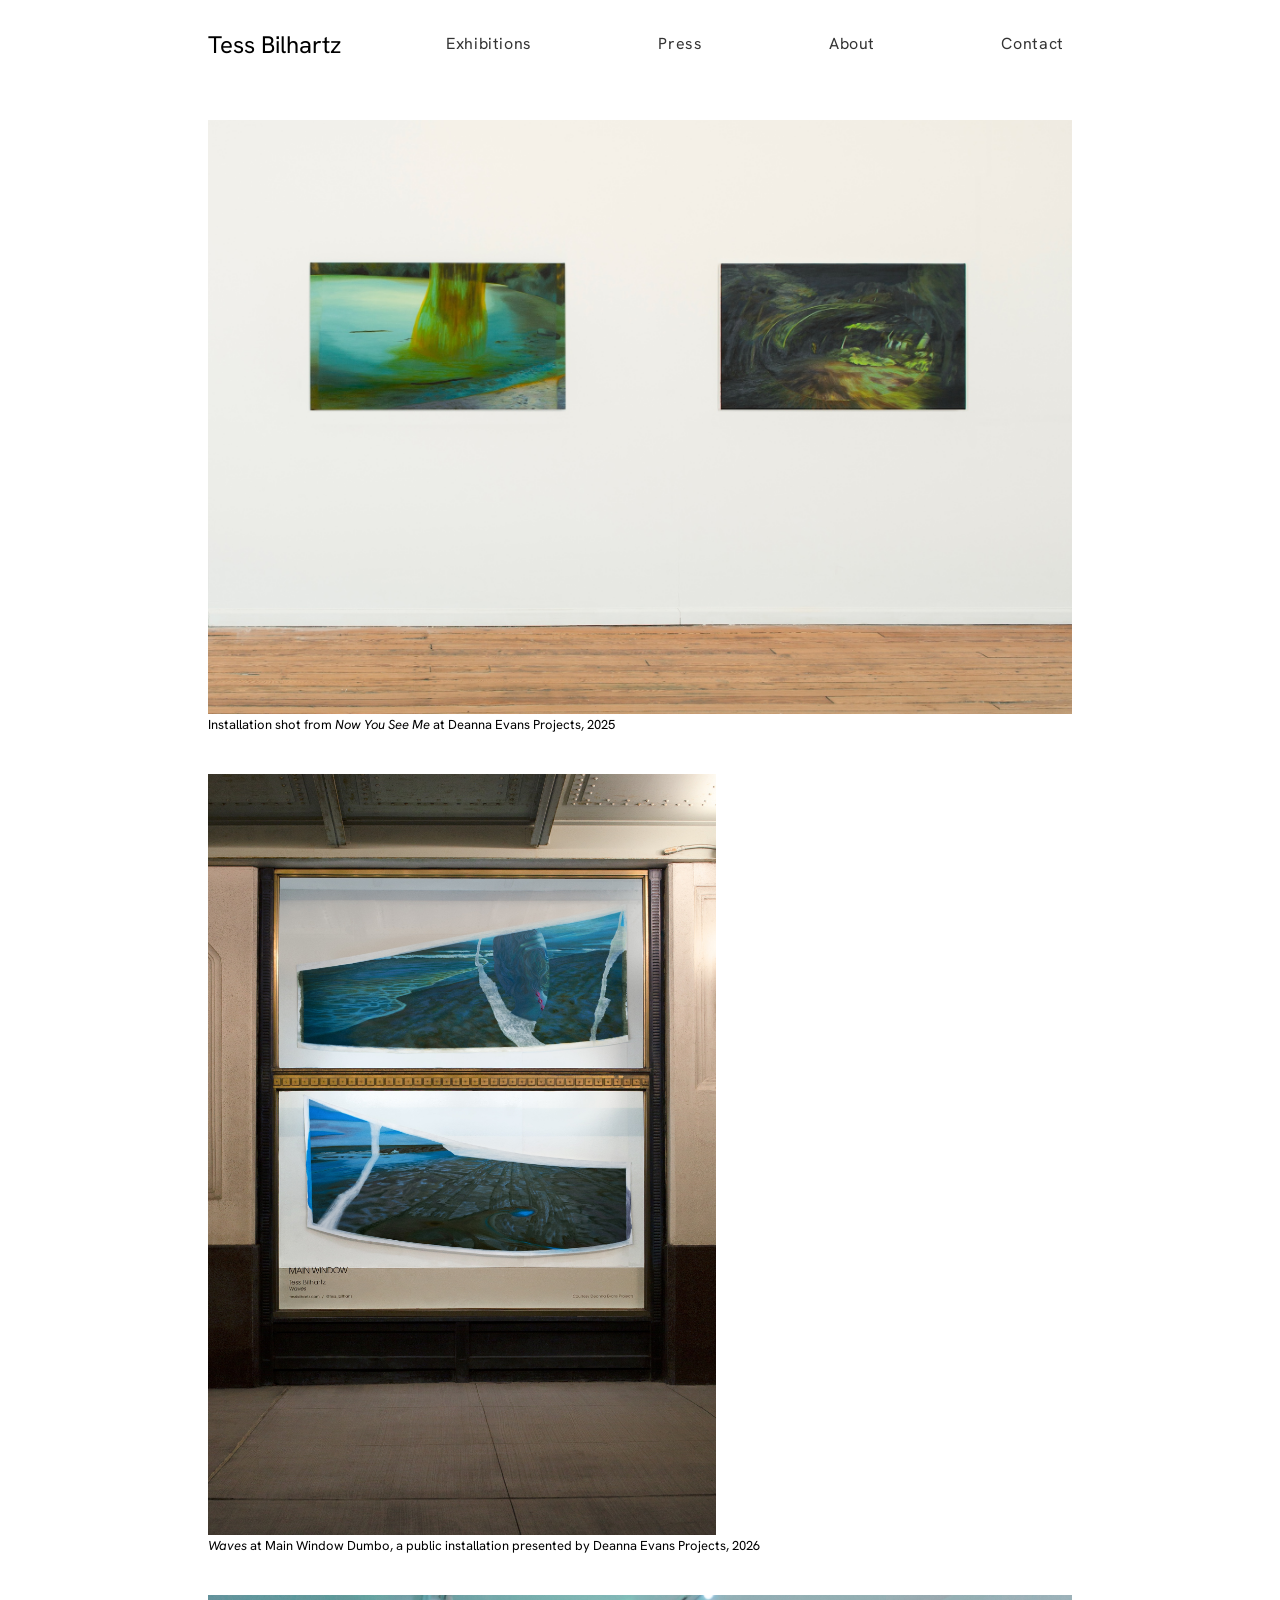
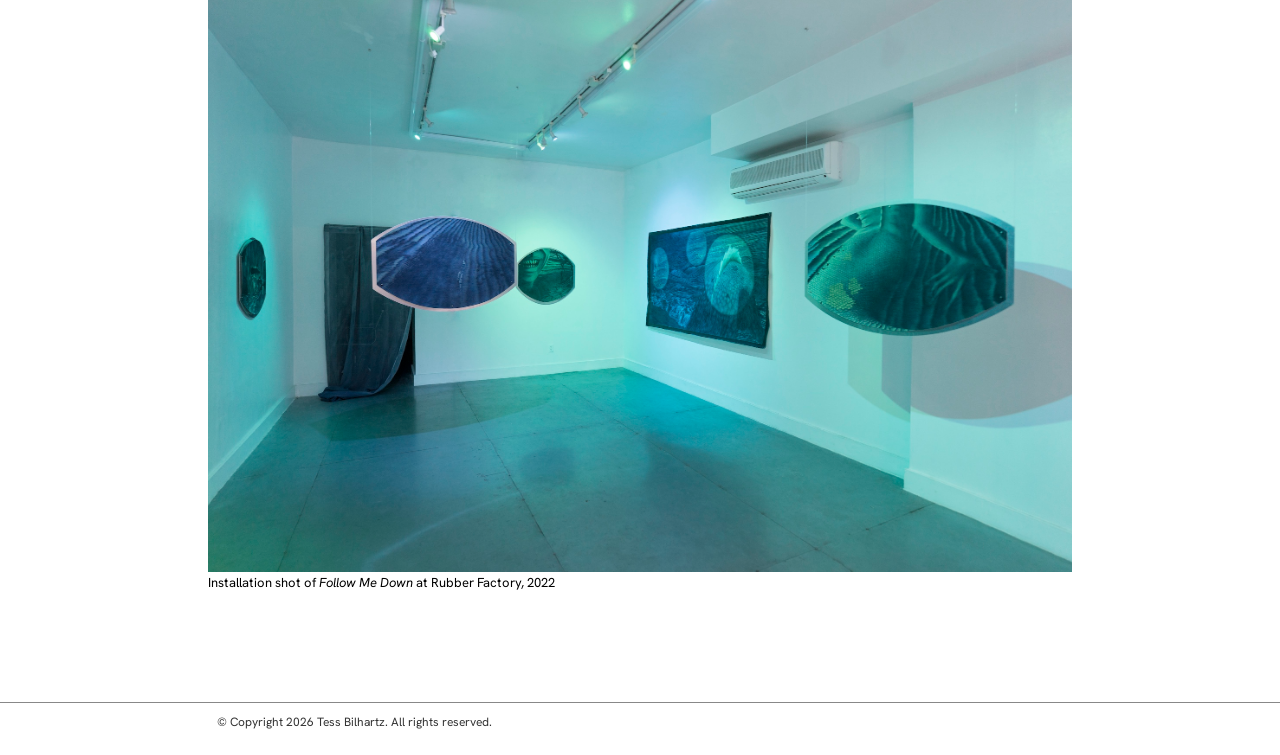
==== index.html @ 72842bfb "Update index.html" ====
<!DOCTYPE html>
<html lang="en">
<head>
  <meta charset="utf-8">
  <meta name="viewport" content="width=device-width, initial-scale=1">
  <title>TESS BILHARTZ | tess-bilhartz</title>
  <meta property="og:title" content="TESS BILHARTZ | tess-bilhartz">
  <meta property="og:type" content="website">
  <meta property="og:url" content="https://www.tessbilhartz.com">
  <meta property="og:image" content="https://www.tessbilhartz.com/images/NowYouSeeMe.install1.jpg">
  <link rel="stylesheet" href="style.css">
  <link rel="preconnect" href="https://fonts.googleapis.com">
  <link rel="preconnect" href="https://fonts.gstatic.com" crossorigin>
  <link href="https://fonts.googleapis.com/css2?family=Hanken+Grotesk:ital,wght@0,400;1,400&display=swap" rel="stylesheet">
</head>
<body>
  <header class="site-header">
    <a class="wordmark" href="./">Tess Bilhartz</a>
    <nav class="site-nav">
      <a href="exhibitions/">Exhibitions</a>
      <a href="press/">Press</a>
      <a href="cv/">About</a>
      <a href="contact/">Contact</a>
    </nav>
  </header>

  <main>
    <figure class="wide">
      <img src="images/NowYouSeeMe.install1.jpg" alt="Installation shot from Now You See Me at Deanna Evans Projects, 2025">
      <figcaption>Installation shot from <em>Now You See Me</em> at Deanna Evans Projects, 2025</figcaption>
    </figure>

    <figure>
      <img src="images/Waves.install1.jpg" alt="Waves at Main Window Dumbo, 2026" style="width:58.75%">
      <figcaption><em>Waves</em> at Main Window Dumbo, a public installation presented by Deanna Evans Projects, 2026</figcaption>
    </figure>

    <figure class="wide">
      <img src="images/FollowMeDown.install1.jpg" alt="Installation shot of Follow Me Down at Rubber Factory, 2022" style="aspect-ratio:960/641">
      <figcaption>Installation shot of <em>Follow Me Down</em> at Rubber Factory, 2022</figcaption>
    </figure>
  </main>

  <footer class="site-footer">© Copyright 2026 Tess Bilhartz. All rights reserved.</footer>
</body>
</html>
---- style.css ----
:root {
  --text: #000;
  --menu: #333;
  --hover: #777;
  --bg: #fff;
  --column: 864px;
  --font: "Hanken Grotesk", "Helvetica Neue", Helvetica, Arial, sans-serif; /* stand-in for Alliance No. 2 */
}
* { box-sizing: border-box; }
html { background: var(--bg); }
body {
  margin: 0;
  color: var(--text);
  font-family: var(--font);
  font-size: 13px;
  line-height: 1.3;
}
a { color: inherit; text-decoration: none; }

.site-header {
  width: min(var(--column), 100% - 32px);
  margin: 22px auto 0;
  height: 45px;
  display: flex;
  align-items: center;
  justify-content: space-between;
}
.wordmark { font-size: 24px; line-height: 1; white-space: nowrap; flex: none; }
.site-nav {
  flex: 1;
  display: flex;
  justify-content: space-between;
  margin-left: clamp(24px, 12vw, 105px);
  padding-right: 8px;
  font-size: 16px;
  letter-spacing: 0.04em;
  white-space: nowrap;
  color: var(--menu);
}
.site-nav a { transition: color 0.4s ease 0s; }
.site-nav a:hover, .site-nav a[aria-current="page"] { color: var(--hover); }

main { width: min(var(--column), 100% - 32px); margin: 53px auto 0; }
figure { margin: 0 0 40px; }
figure img { display: block; width: 100%; height: auto; }
figure.wide img { aspect-ratio: 960 / 660; object-fit: cover; }
figcaption { margin-top: 3px; }

.exhibit { margin: 0 0 40px; }
.exhibit a { display: block; width: 40%; }
.exhibit.portrait a { width: 34.4%; }
.exhibit img { display: block; width: 100%; height: auto; object-fit: cover; }
.exhibit .caption { display: block; margin-top: 3px; }

.gallery { display: flex; flex-direction: column; gap: 55px; }
.gallery .intro { margin: 0 0 -36px; color: #444; }
.gallery figure { margin: 0; position: relative; }
.gallery figcaption { position: absolute; top: 100%; left: 0; margin-top: 3px; color: #333; white-space: nowrap; }

.zoom { cursor: zoom-in; }
.lightbox {
  position: fixed;
  inset: 0;
  z-index: 1000;
  display: flex;
  flex-direction: column;
  align-items: center;
  justify-content: center;
  padding: 24px;
  background: rgba(255, 255, 255, 0.97);
  cursor: zoom-out;
}
.lightbox[hidden] { display: none; }
.lightbox img { display: block; width: auto; height: auto; max-width: 100%; max-height: calc(100vh - 90px); object-fit: contain; }
.lightbox-caption { margin: 10px 0 0; min-height: 17px; font-size: 13px; color: #333; }
.lightbox-close { position: absolute; top: 12px; right: 18px; background: none; border: 0; font: inherit; font-size: 32px; line-height: 1; color: var(--text); cursor: pointer; }

.site-footer { margin-top: 110px; border-top: 1px solid #888; padding: 12px max(16px, calc((100% - var(--column)) / 2 + 9px)) 24px; font-size: 12px; color: #333; }

@media (max-width: 760px) {
  .wordmark { font-size: 20px; }
  .site-nav { font-size: 13px; letter-spacing: 0.02em; margin-left: 16px; padding-right: 0; }
  main { margin-top: 32px; }
  .exhibit a { width: 70%; }
  .exhibit.portrait a { width: 60%; }
}
@media (max-width: 480px) {
  .site-header { flex-direction: column; align-items: flex-start; height: auto; padding: 16px 0 8px; gap: 12px; }
  .site-nav { width: 100%; margin-left: 0; font-size: 14px; }
}
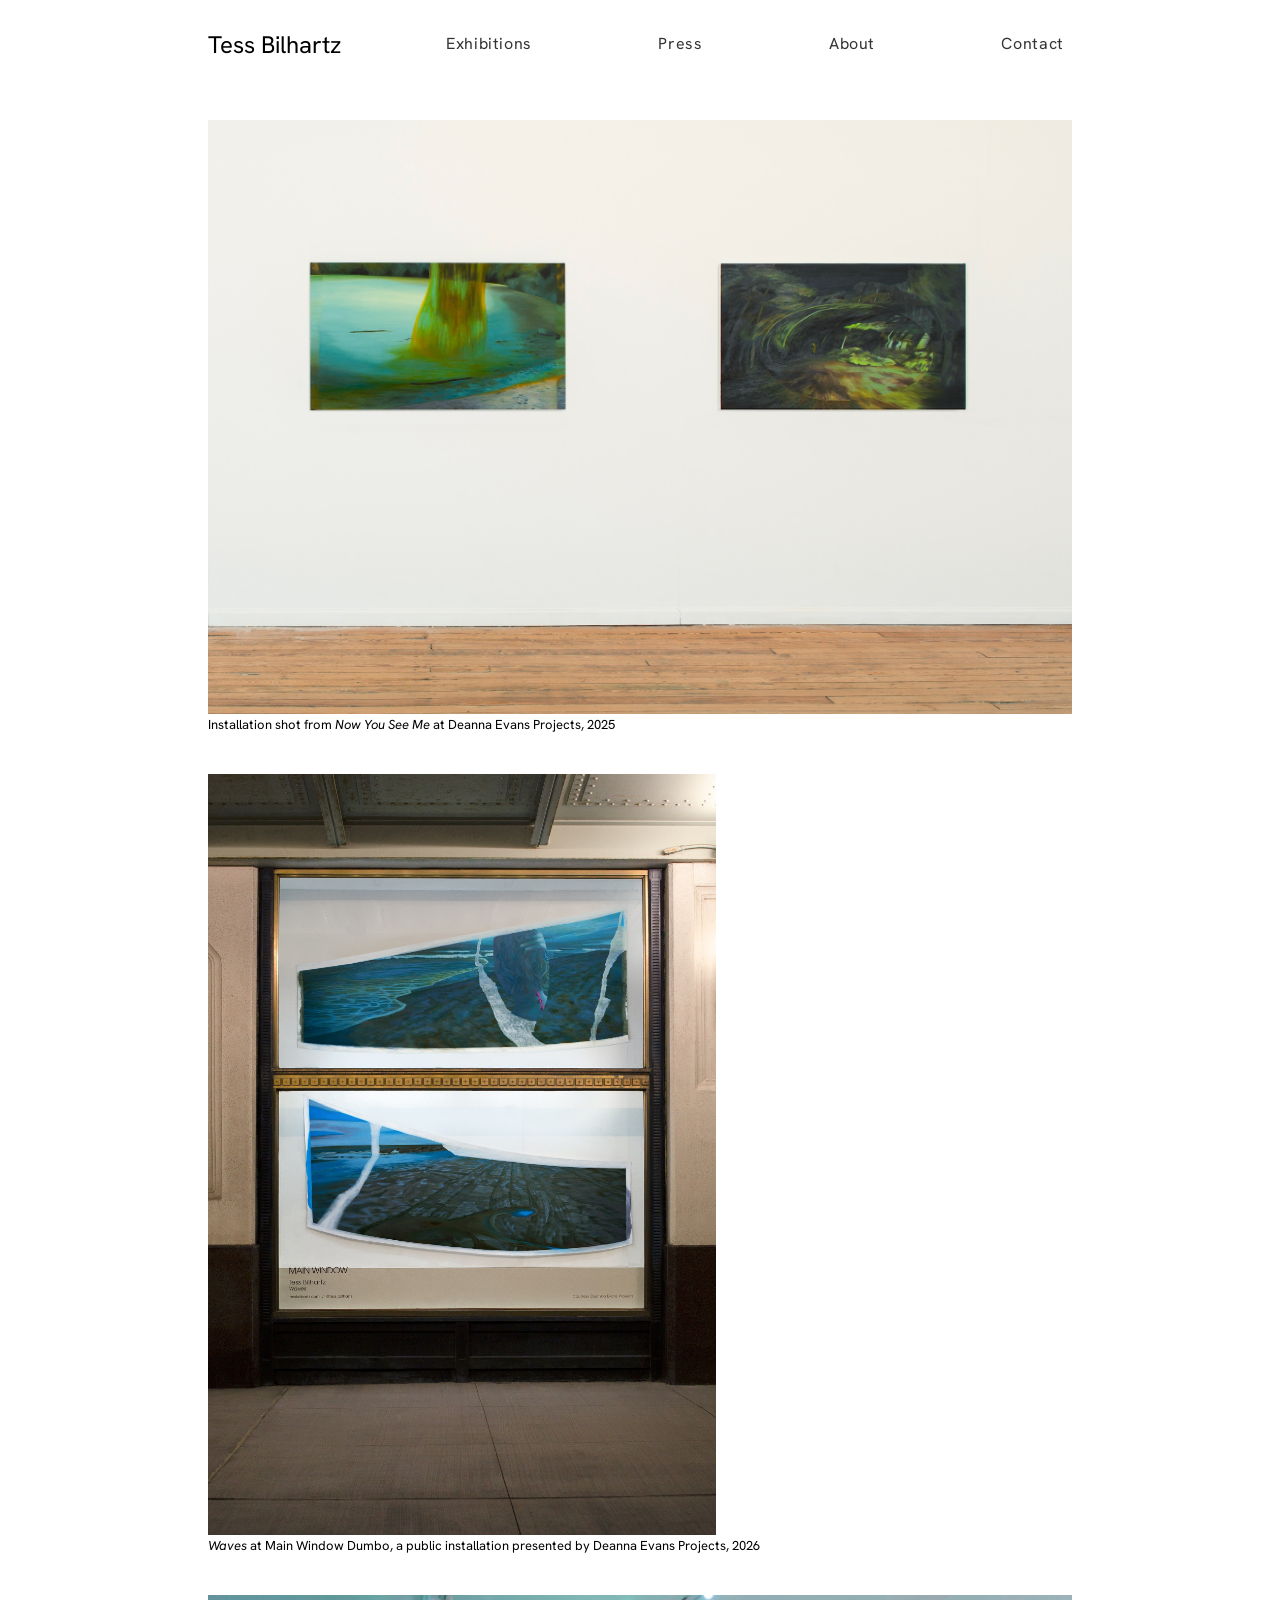
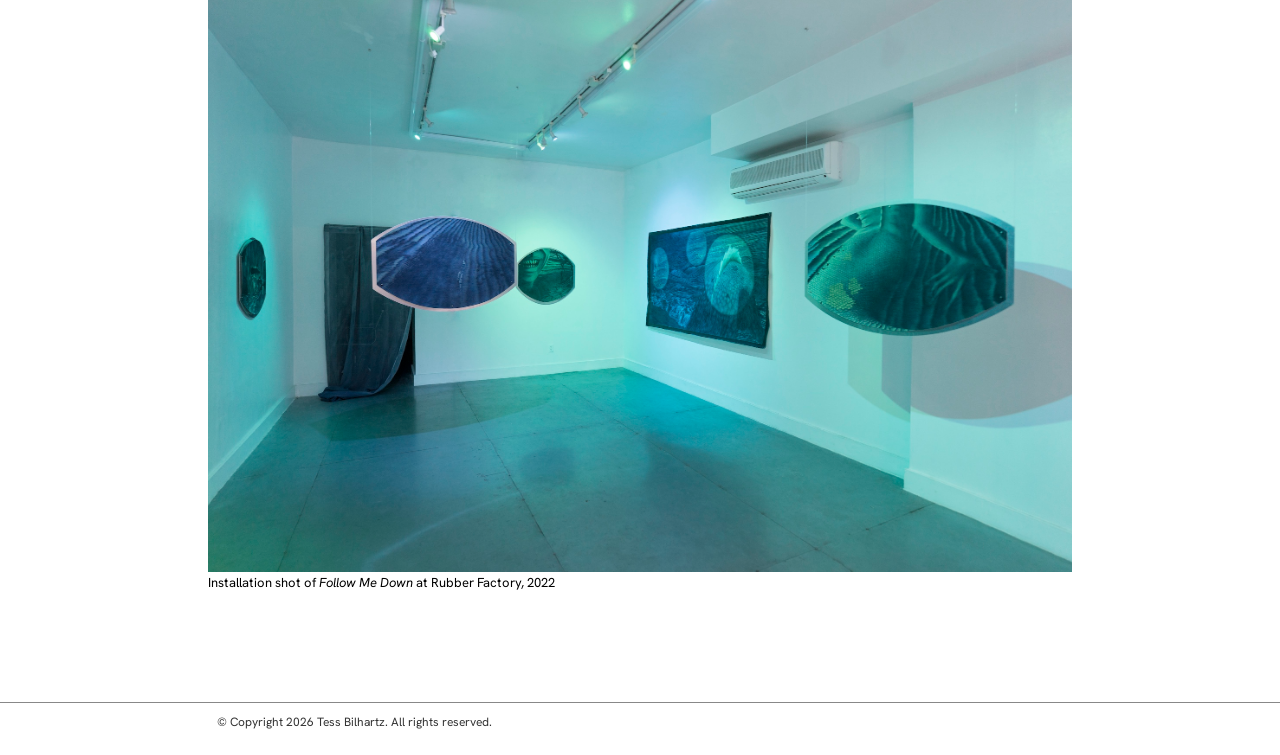
==== commit f56bf63a: "Update index.html" ====
--- a/index.html
+++ b/index.html
@@ -3,11 +3,15 @@
 <head>
   <meta charset="utf-8">
   <meta name="viewport" content="width=device-width, initial-scale=1">
-  <title>TESS BILHARTZ | tess-bilhartz</title>
-  <meta property="og:title" content="TESS BILHARTZ | tess-bilhartz">
+  <title>Tess Bilhartz</title>
+  <meta name="description" content="Tess Bilhartz works in painting, drawing, and installation. Based in Brooklyn, NY.">
+  <link rel="canonical" href="https://www.tessbilhartz.com/">
+  <meta property="og:title" content="Tess Bilhartz">
+  <meta property="og:description" content="Painting, drawing, and installation. Brooklyn, NY.">
   <meta property="og:type" content="website">
-  <meta property="og:url" content="https://www.tessbilhartz.com">
+  <meta property="og:url" content="https://www.tessbilhartz.com/">
   <meta property="og:image" content="https://www.tessbilhartz.com/images/NowYouSeeMe.install1.jpg">
+  <meta name="twitter:card" content="summary_large_image">
   <link rel="stylesheet" href="style.css">
   <link rel="preconnect" href="https://fonts.googleapis.com">
   <link rel="preconnect" href="https://fonts.gstatic.com" crossorigin>
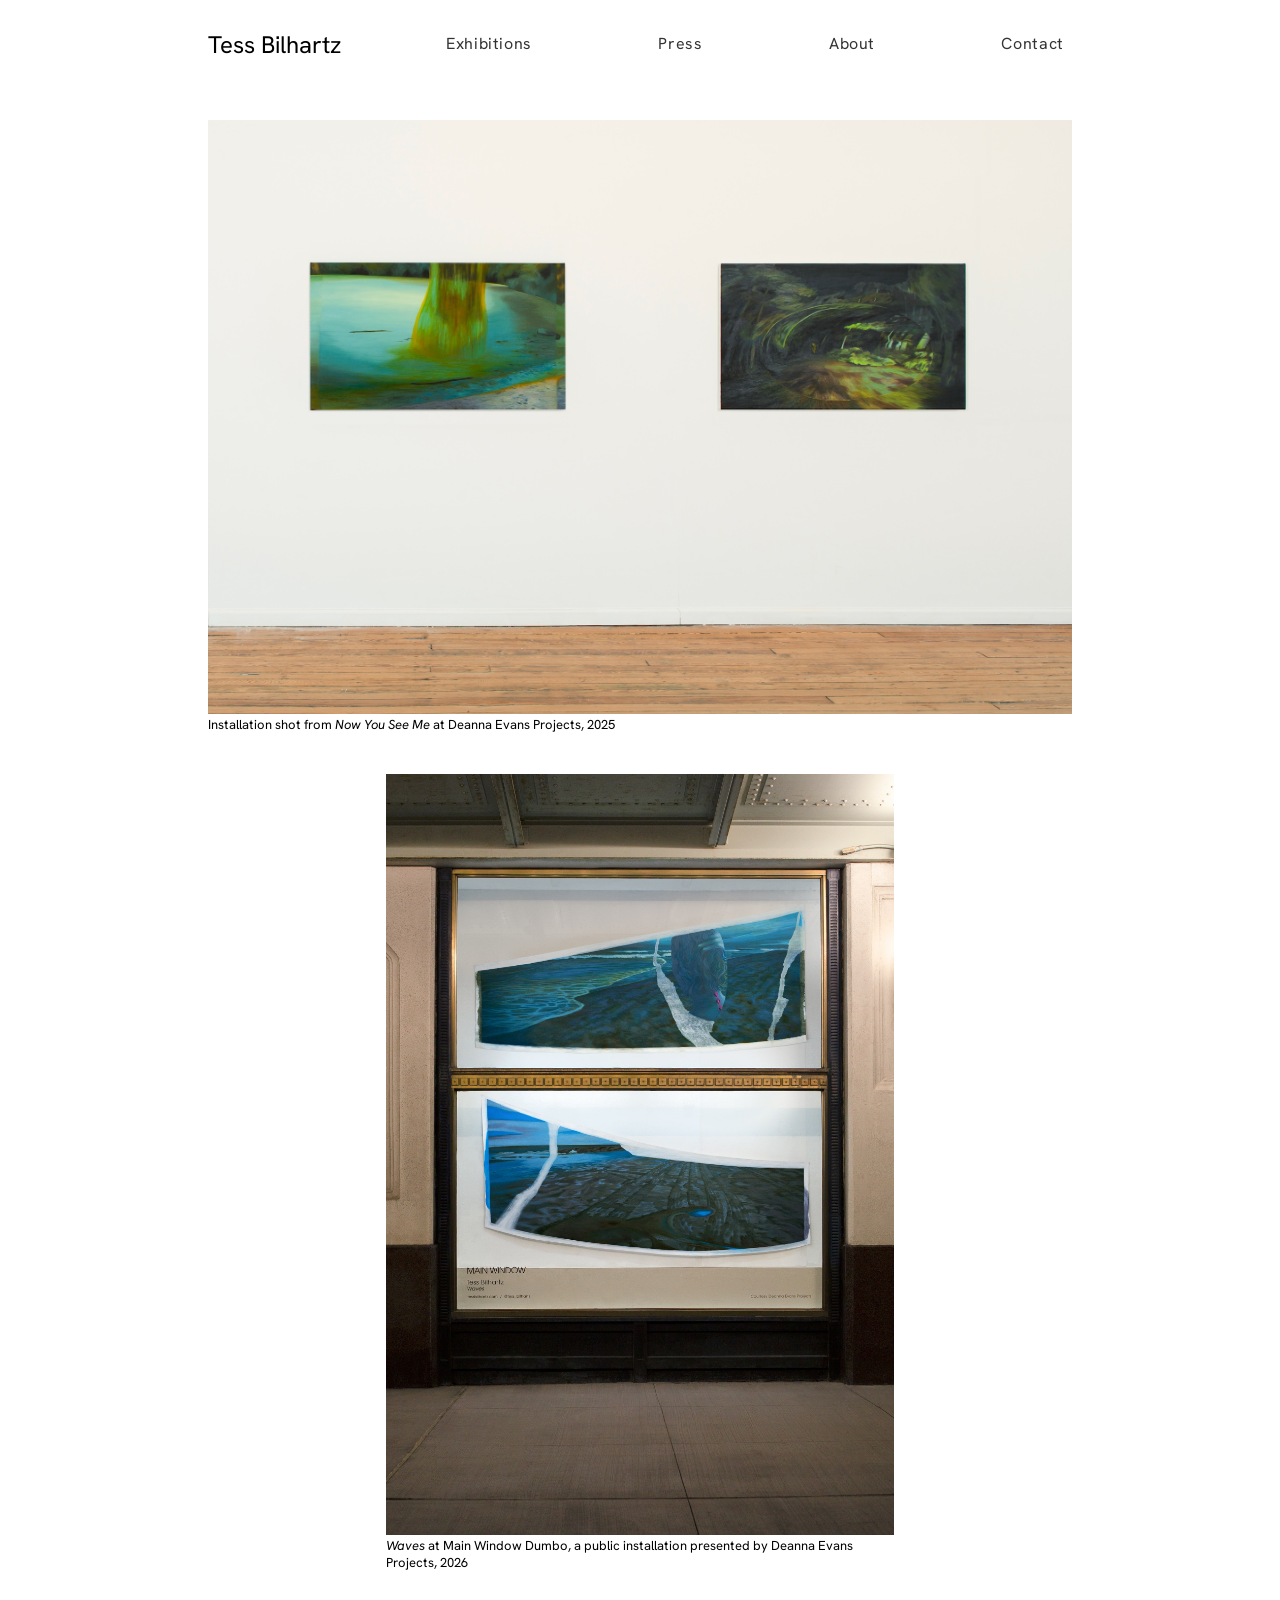
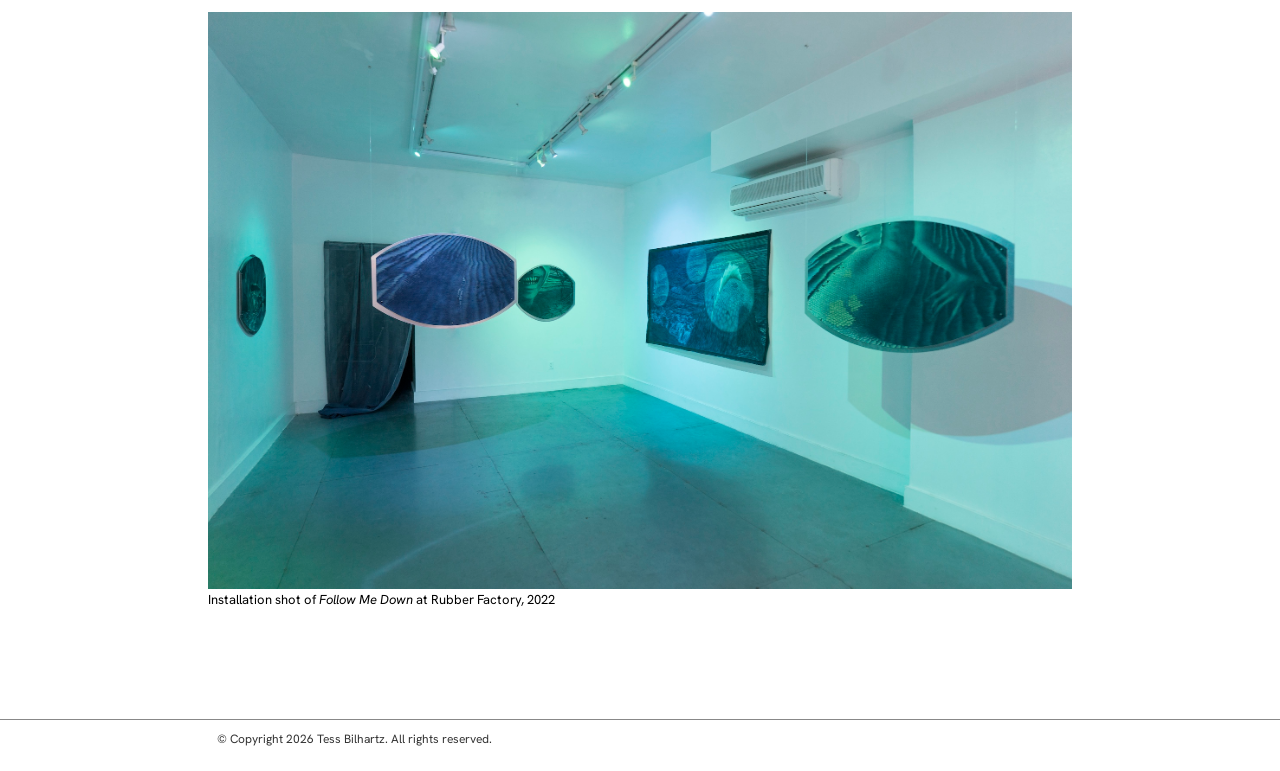
==== commit b70ceb73: "Update index.html" ====
--- a/index.html
+++ b/index.html
@@ -5,13 +5,23 @@
   <meta name="viewport" content="width=device-width, initial-scale=1">
   <title>Tess Bilhartz</title>
   <meta name="description" content="Tess Bilhartz works in painting, drawing, and installation. Based in Brooklyn, NY.">
+  <meta name="google-site-verification" content="WVSvtyMp4g8b5_4N7dFecNM7H0lsg7zHAYaYjYaQyGs" />
   <link rel="canonical" href="https://www.tessbilhartz.com/">
+  <meta property="og:site_name" content="Tess Bilhartz">
   <meta property="og:title" content="Tess Bilhartz">
   <meta property="og:description" content="Painting, drawing, and installation. Brooklyn, NY.">
   <meta property="og:type" content="website">
   <meta property="og:url" content="https://www.tessbilhartz.com/">
   <meta property="og:image" content="https://www.tessbilhartz.com/images/NowYouSeeMe.install1.jpg">
   <meta name="twitter:card" content="summary_large_image">
+  <script type="application/ld+json">
+  {
+    "@context": "https://schema.org",
+    "@type": "WebSite",
+    "name": "Tess Bilhartz",
+    "url": "https://www.tessbilhartz.com/"
+  }
+  </script>
   <link rel="stylesheet" href="style.css">
   <link rel="preconnect" href="https://fonts.googleapis.com">
   <link rel="preconnect" href="https://fonts.gstatic.com" crossorigin>
@@ -30,17 +40,23 @@
 
   <main>
     <figure class="wide">
-      <img src="images/NowYouSeeMe.install1.jpg" alt="Installation shot from Now You See Me at Deanna Evans Projects, 2025">
+      <a href="now-you-see-me-2025/" style="display:block">
+        <img src="images/NowYouSeeMe.install1.jpg" alt="Installation shot from Now You See Me at Deanna Evans Projects, 2025">
+      </a>
       <figcaption>Installation shot from <em>Now You See Me</em> at Deanna Evans Projects, 2025</figcaption>
     </figure>
 
-    <figure>
-      <img src="images/Waves.install1.jpg" alt="Waves at Main Window Dumbo, 2026" style="width:58.75%">
+    <figure style="width:58.75%; margin:0 auto 40px">
+      <a href="waves/" style="display:block">
+        <img src="images/Waves.install1.jpg" alt="Waves at Main Window Dumbo, 2026">
+      </a>
       <figcaption><em>Waves</em> at Main Window Dumbo, a public installation presented by Deanna Evans Projects, 2026</figcaption>
     </figure>
 
     <figure class="wide">
-      <img src="images/FollowMeDown.install1.jpg" alt="Installation shot of Follow Me Down at Rubber Factory, 2022" style="aspect-ratio:960/641">
+      <a href="follow-me-down/" style="display:block">
+        <img src="images/FollowMeDown.install1.jpg" alt="Installation shot of Follow Me Down at Rubber Factory, 2022" style="aspect-ratio:960/641">
+      </a>
       <figcaption>Installation shot of <em>Follow Me Down</em> at Rubber Factory, 2022</figcaption>
     </figure>
   </main>
